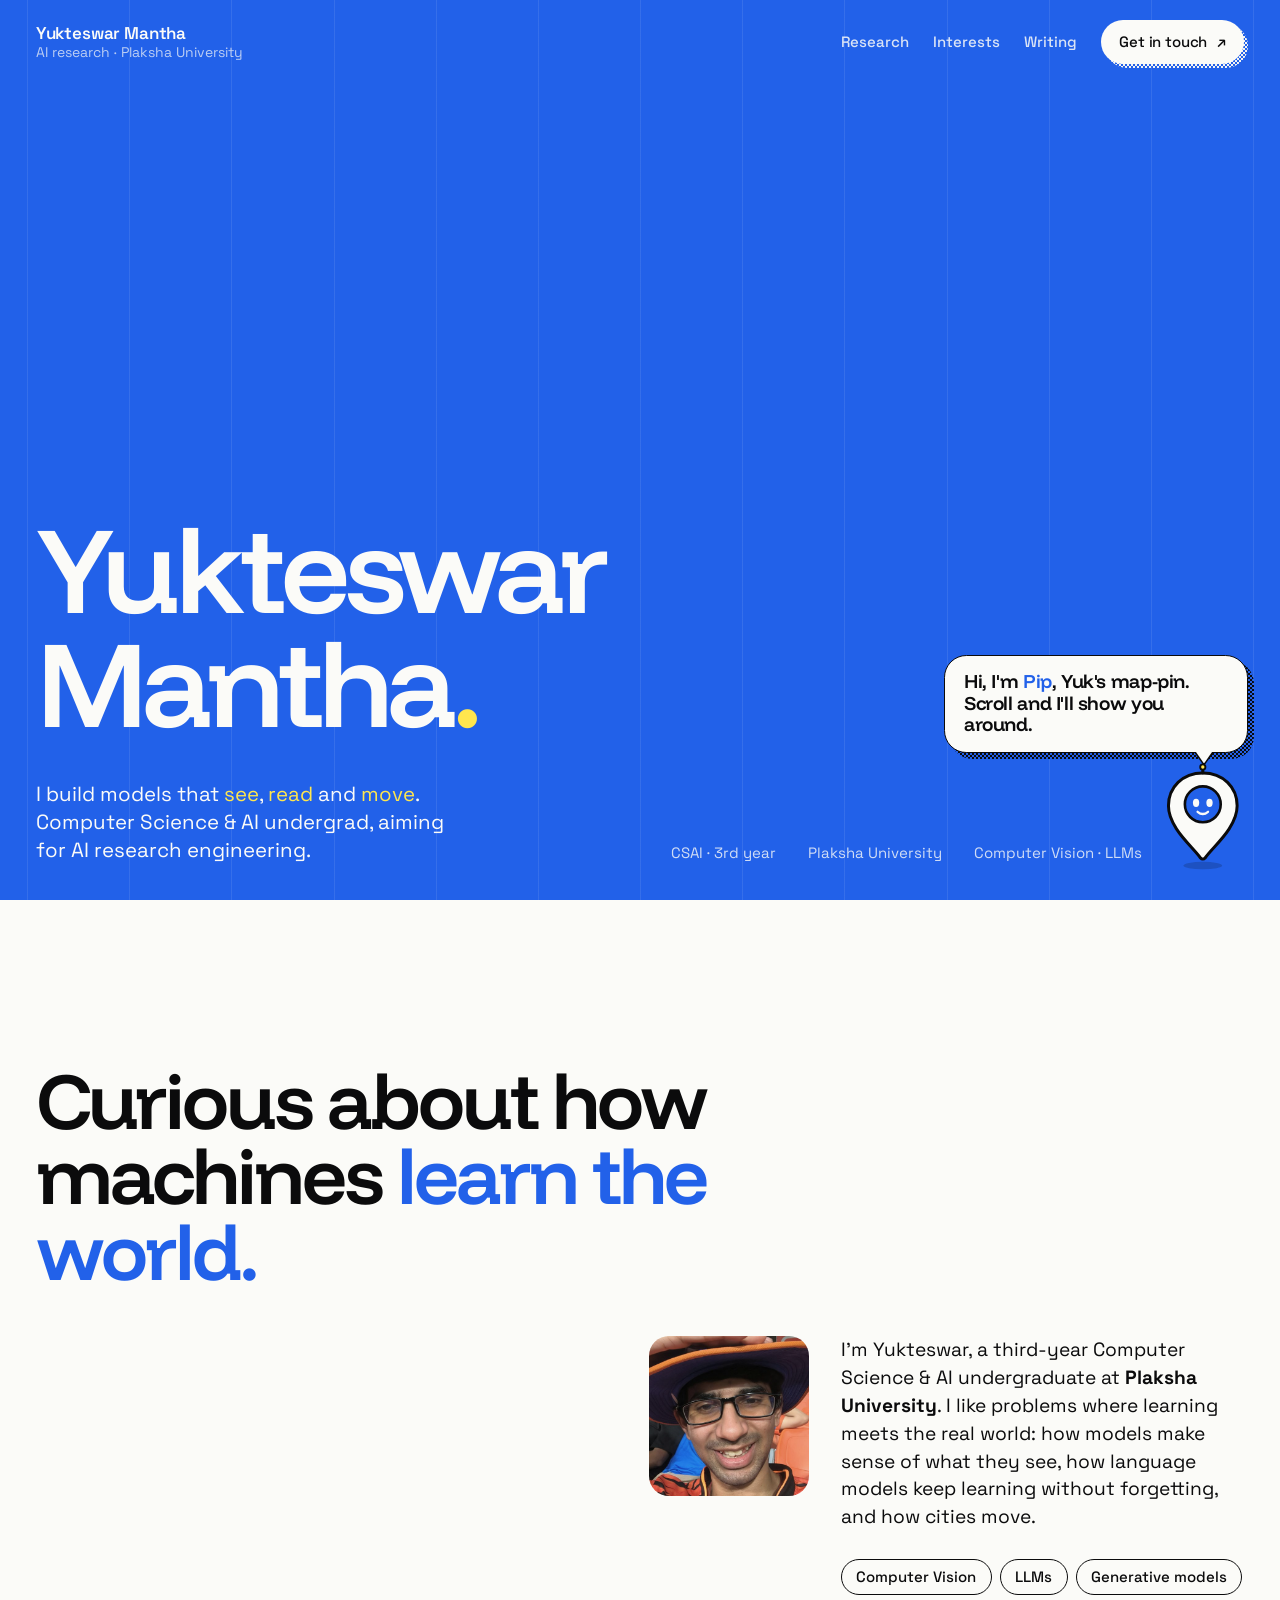
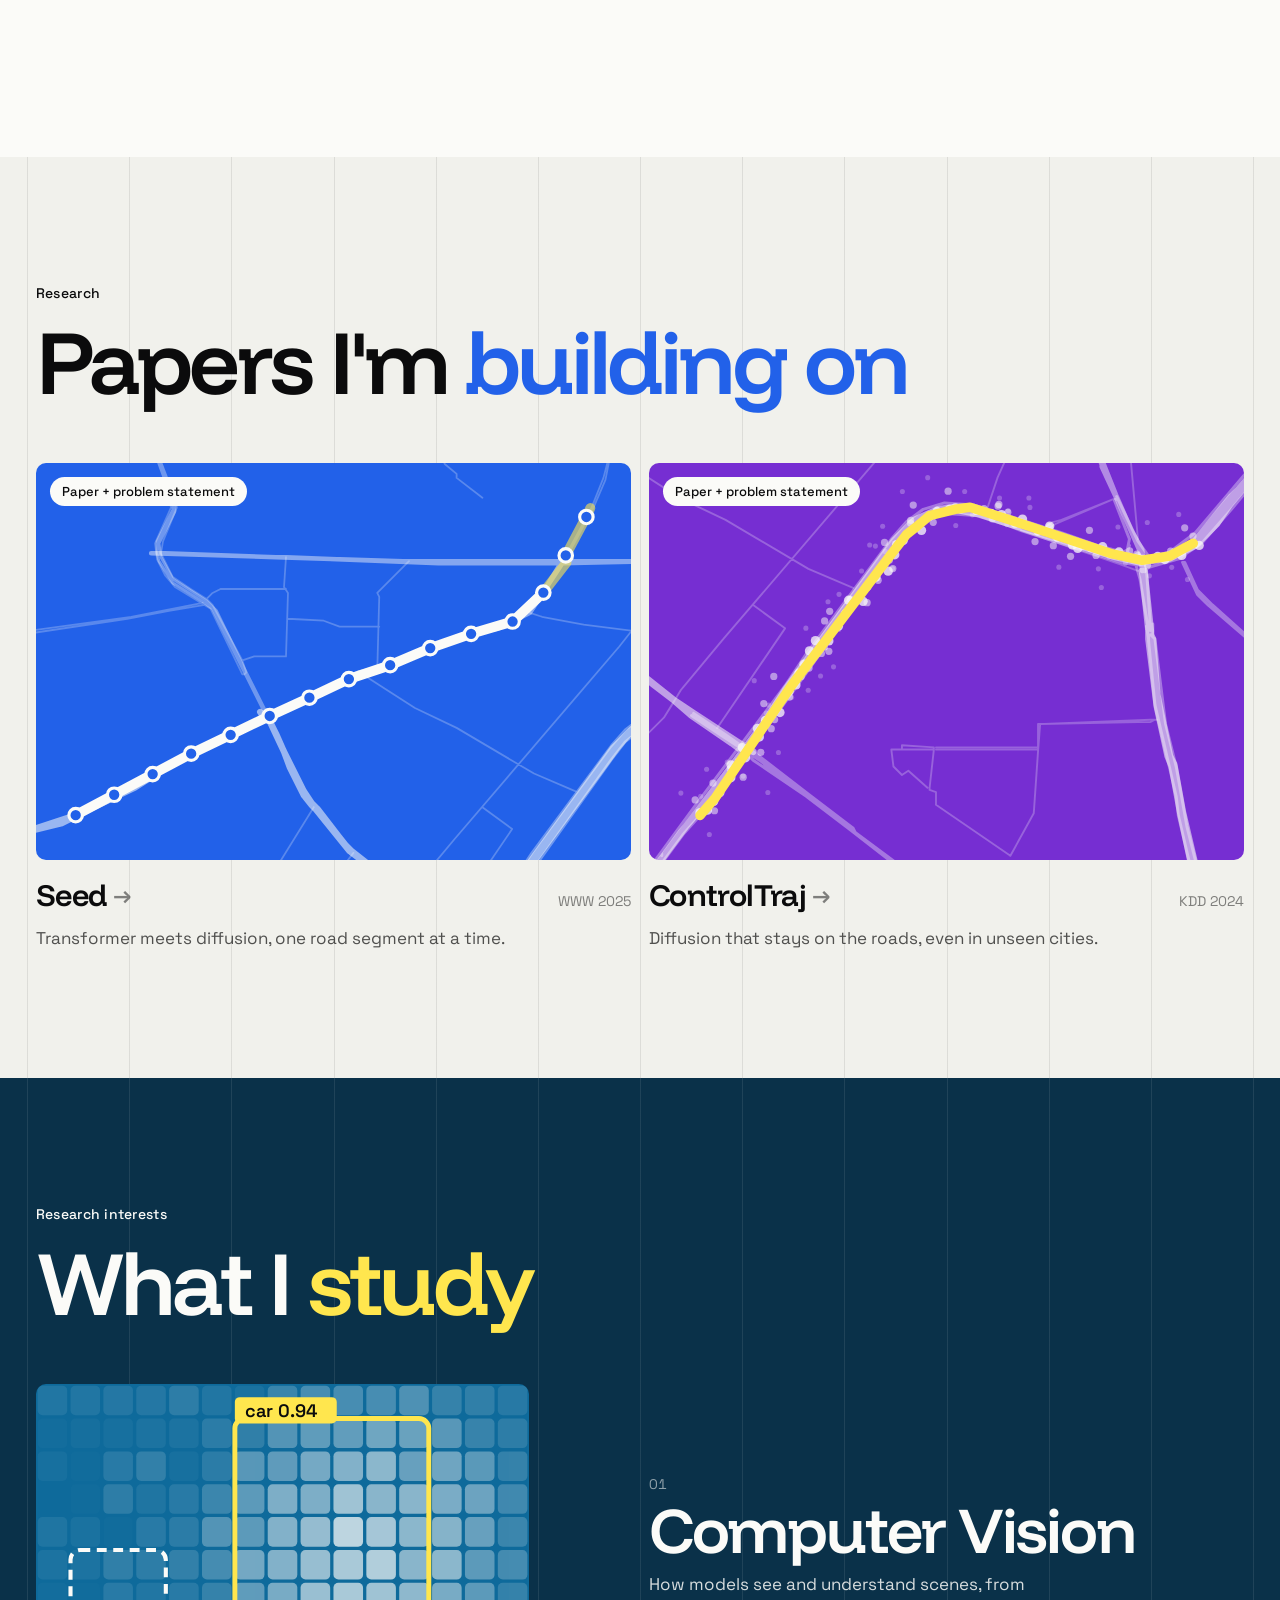
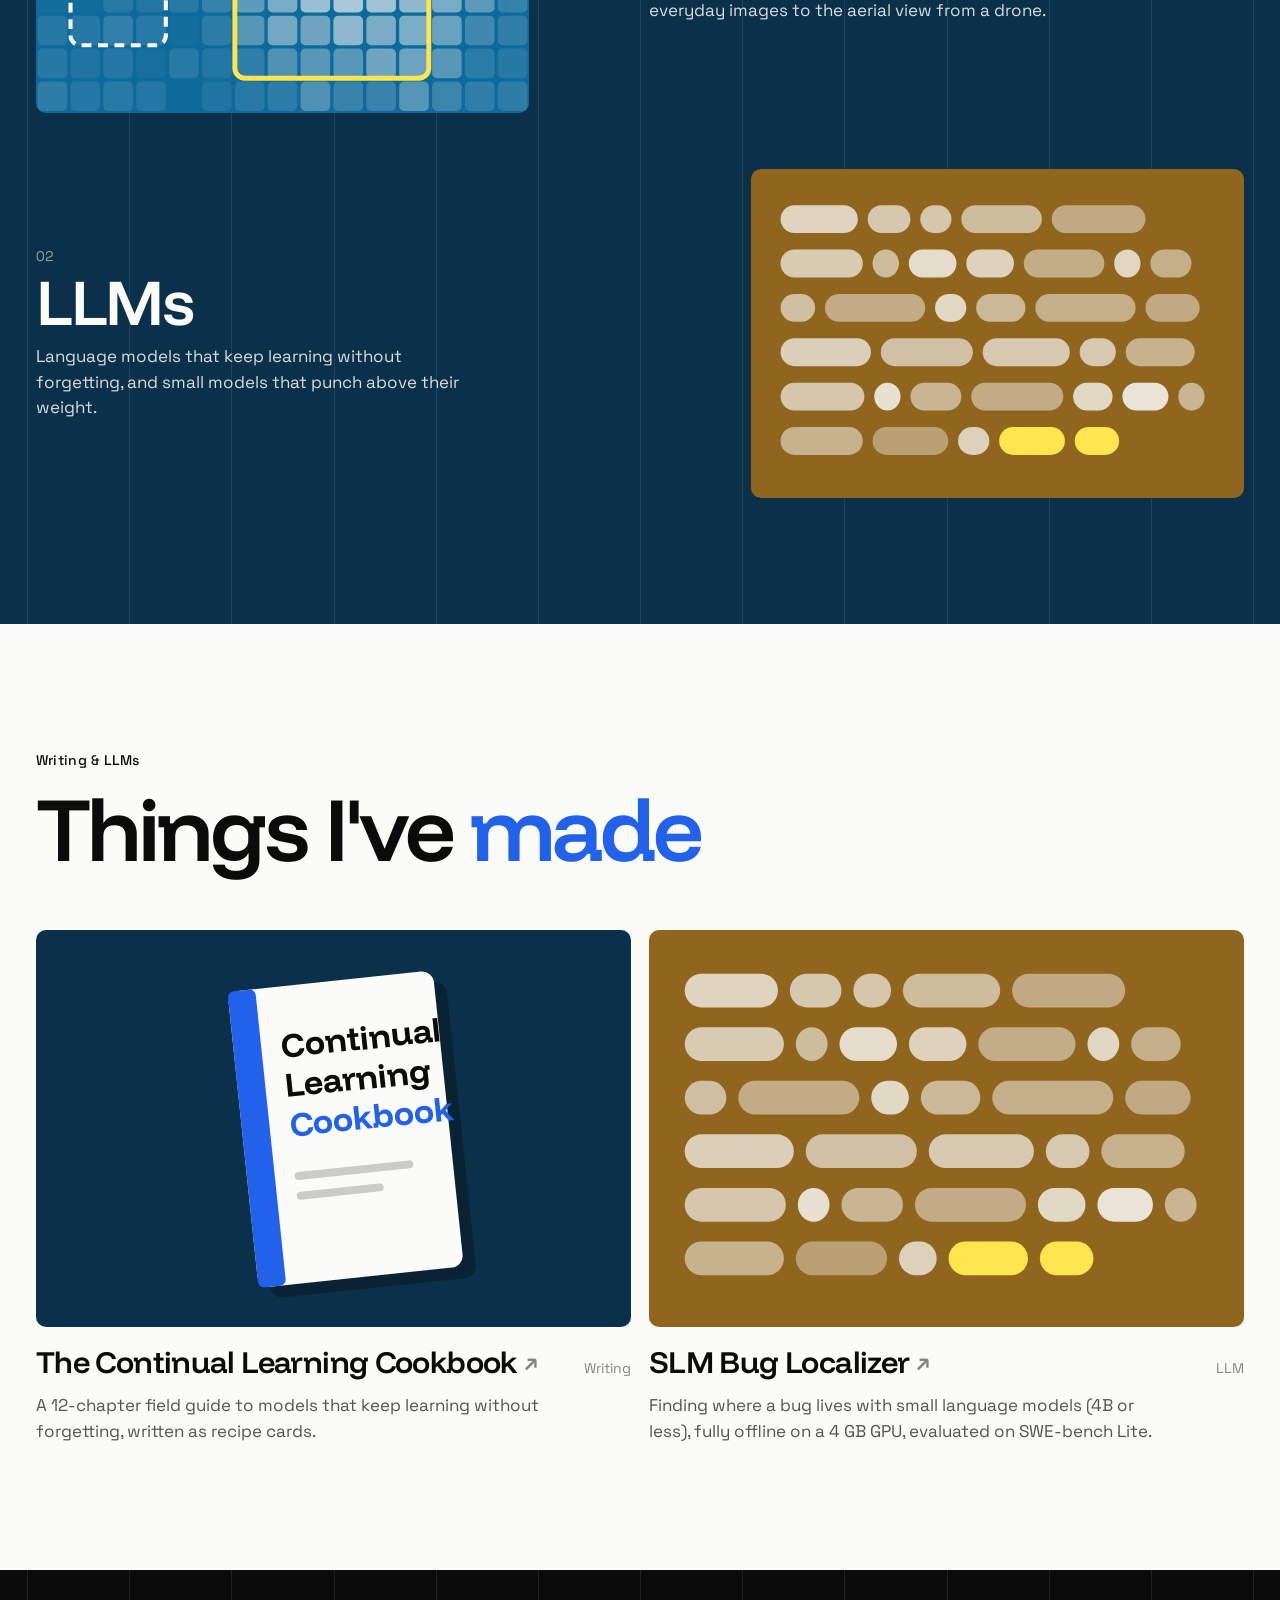
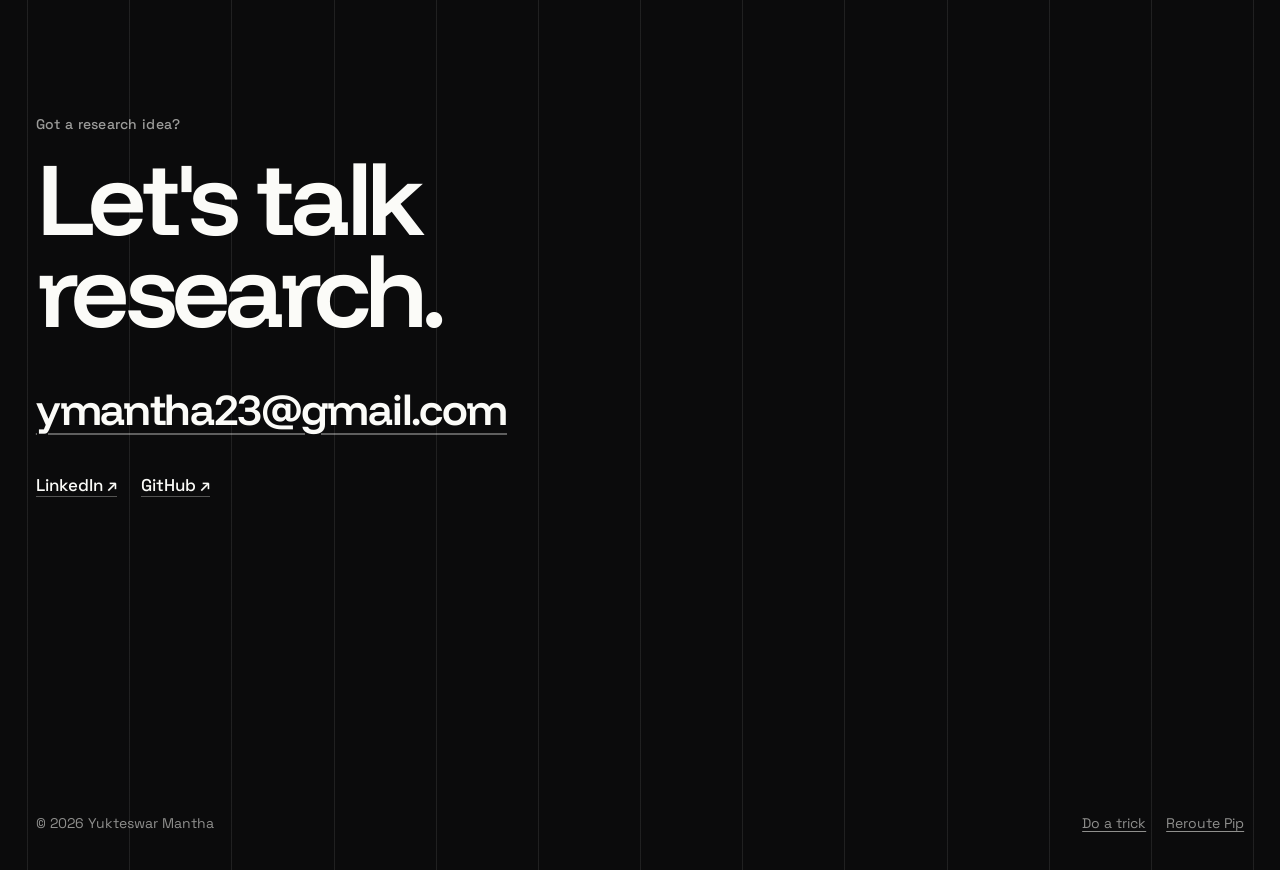
==== index.html @ b36b1d65 "Portfolio site: home page, Seed and ControlTraj paper pages Co-Authored-By: Claude Opus 5.5 <noreply" ====
<!doctype html>
<html lang="en">
<head>
  <meta charset="utf-8" />
  <meta name="viewport" content="width=device-width, initial-scale=1" />
  <title>Yukteswar Mantha</title>
  <meta name="description" content="Yukteswar Mantha, Computer Science & AI undergrad at Plaksha University working on Computer Vision and LLMs." />
  <meta property="og:title" content="Yukteswar Mantha" />
  <meta property="og:description" content="AI research · Computer Vision · LLMs · Plaksha University" />
  <meta property="og:image" content="assets/yuk.jpg" />
  <meta name="theme-color" content="#2261e9" />
  <link rel="icon" href="assets/pip.svg" type="image/svg+xml" />
  <link rel="preconnect" href="https://fonts.googleapis.com" />
  <link rel="preconnect" href="https://fonts.gstatic.com" crossorigin />
  <link href="https://fonts.googleapis.com/css2?family=Funnel+Display:wght@300..800&family=Space+Grotesk:wght@300..700&display=swap" rel="stylesheet" />
  <link rel="stylesheet" href="css/styles.css" />
</head>
<body>
  <a class="skip" href="#research">Skip to research</a>

  <main>
    <!-- ───────── HERO (blue) ───────── -->
    <section class="hero bg-grid grid-page" id="top" data-say="Hi, I'm <em>Pip</em>, Yuk's map-pin. Scroll and I'll show you around." data-hold="5500">
      <header class="topbar">
        <a class="brand" href="#top">
          <b>Yukteswar Mantha</b>
          <span>AI research · Plaksha University</span>
        </a>
        <nav class="topnav" aria-label="Main">
          <a href="#research">Research</a>
          <a href="#interests">Interests</a>
          <a href="#writing">Writing</a>
          <a class="button" href="#contact">Get in touch <span class="arrow" aria-hidden="true">↗</span></a>
        </nav>
      </header>

      <h1 class="hero-title">
        <span class="line">Yukteswar</span>
        <span class="line">Mantha<em>.</em></span>
      </h1>

      <div class="hero-foot">
        <p class="hero-lede">I build models that <em>see</em>, <em>read</em> and <em>move</em>.<br />Computer Science &amp; AI undergrad, aiming for AI research engineering.</p>
        <p class="hero-meta">
          <span>CSAI · 3rd year</span>
          <span>Plaksha University</span>
          <span>Computer Vision · LLMs</span>
        </p>
      </div>
    </section>

    <!-- ───────── ABOUT (paper) ───────── -->
    <section class="about grid-page" id="about" data-say="Yuk works on <em>Computer Vision</em> and <em>LLMs</em>. Roads, lately.">
      <h2 class="statement reveal">
        Curious about how machines <span class="text-blue">learn the world.</span>
      </h2>
      <div class="about-body reveal">
        <figure class="portrait">
          <img src="assets/yuk.jpg" alt="Portrait of Yukteswar Mantha" width="520" height="520" loading="lazy" />
        </figure>
        <p>
          I'm Yukteswar, a third-year Computer Science &amp; AI undergraduate at
          <strong>Plaksha University</strong>. I like problems where learning meets the real world:
          how models make sense of what they see, how language models keep learning without
          forgetting, and how cities move.
        </p>
        <ul class="tags" aria-label="Research interests">
          <li>Computer Vision</li>
          <li>LLMs</li>
          <li>Generative models</li>
        </ul>
      </div>
    </section>

    <!-- ───────── RESEARCH (stone) ───────── -->
    <section class="research bg-grid" id="research" data-say="Two papers Yuk is <em>building on</em>. Tap one for the full story.">
      <div class="grid-page">
        <p class="eyebrow section-eyebrow reveal">Research</p>
        <h2 class="section-title work-title reveal">Papers I'm <span class="text-blue">building on</span></h2>
      </div>
      <div class="grid-page card-grid two" id="researchGrid"></div>
    </section>

    <!-- ───────── INTERESTS (navy) ───────── -->
    <section class="interests bg-grid" id="interests" data-say="Two things Yuk could talk about <em>for hours</em>.">
      <div class="grid-page">
        <p class="eyebrow section-eyebrow reveal">Research interests</p>
        <h2 class="section-title reveal">What I <span class="text-yellow">study</span></h2>
      </div>
      <div class="grid-page interest-list" id="interestList"></div>
    </section>

    <!-- ───────── WRITING & LLMs (paper) ───────── -->
    <section class="writing" id="writing" data-say="A cookbook for models that <em>don't forget</em>. Yum.">
      <div class="grid-page">
        <p class="eyebrow section-eyebrow reveal">Writing &amp; LLMs</p>
        <h2 class="section-title reveal">Things I've <span class="text-blue">made</span></h2>
      </div>
      <div class="grid-page card-grid two" id="workGrid"></div>
    </section>

    <!-- ───────── CONTACT (ink) ───────── -->
    <section class="contact bg-grid grid-page" id="contact" data-say="Write anytime. <em>Click</em> the email and it's copied.">
      <div class="contact-main">
        <p class="eyebrow">Got a research idea?</p>
        <h2 class="contact-title">Let's talk<br />research.</h2>
        <button class="mail" id="mail" type="button" data-email="ymantha23@gmail.com">
          <span class="mail-text">ymantha23@gmail.com</span>
          <span class="mail-copied" aria-live="polite"></span>
        </button>
        <ul class="socials">
          <li><a href="https://www.linkedin.com/in/yukteswar-mantha/" target="_blank" rel="noopener">LinkedIn <span aria-hidden="true">↗</span></a></li>
          <li><a href="https://github.com/yukteswar23" target="_blank" rel="noopener">GitHub <span aria-hidden="true">↗</span></a></li>
        </ul>
      </div>
      <footer class="footer">
        <span>© 2026 Yukteswar Mantha</span>
        <span class="footer-actions">
          <button type="button" class="linkish" id="trickBtn">Do a trick</button>
          <button type="button" class="linkish" id="rerouteBtn">Reroute Pip</button>
        </span>
      </footer>
    </section>
  </main>

  <!--PIP-->
  <div class="mascot" id="mascot">
    <div class="bubble" id="bubble" role="status" aria-live="polite">
      <div class="bubble-body"><p id="bubbleText"></p></div>
      <span class="bubble-tail" aria-hidden="true"></span>
    </div>
    <button class="pip" id="pip" type="button" aria-label="Pip the map-pin mascot. Click for a trick.">
      <span class="pip-burst" aria-hidden="true"><i></i><i></i><i></i><i></i><i></i><i></i><i></i><i></i></span>
      <svg viewBox="0 0 120 140" aria-hidden="true">
        <ellipse class="pip-shadow" cx="60" cy="132" rx="26" ry="5" />
        <g class="pip-body">
          <path class="pip-fill" d="M60 8C33 8 14 27 14 52c0 30 34 56 43 70a4 4 0 0 0 6 0c9-14 43-40 43-70C106 27 87 8 60 8Z" />
          <path class="pip-ring" d="M60 26a24 24 0 1 1 0 48a24 24 0 1 1 0-48Z" />
          <g class="pip-eyes"><ellipse cx="51" cy="48" rx="4.2" ry="5.6" /><ellipse cx="69" cy="48" rx="4.2" ry="5.6" /></g>
          <path class="pip-mouth" d="M53 60q7 6 14 0" />
          <circle class="pip-cheek" cx="43" cy="58" r="3.4" />
          <circle class="pip-cheek" cx="77" cy="58" r="3.4" />
          <path class="pip-antenna" d="M60 8V0" />
          <circle class="pip-led" cx="60" cy="0" r="3.5" />
        </g>
      </svg>
    </button>
  </div>
  <!--/PIP-->

  <script src="js/content.js"></script>
  <script src="js/gurgaon-roads.js"></script>
  <script src="js/map.js"></script>
  <script src="js/site.js"></script>
  <script src="js/home.js"></script>
</body>
</html>
---- css/styles.css ----
/* ───────────────── Tokens ───────────────── */
:root {
  --ink: #0b0b0c;
  --paper: #fbfbf8;
  --stone: #f1f1ec;
  --blue: #2261e9;
  --navy: #0a3149;
  --purple: #762ed2;
  --teal: #0e6a9b;
  --ochre: #90661f;
  --yellow: #ffe64e;

  --font-sans: "Space Grotesk", system-ui, sans-serif;
  --font-display: "Funnel Display", "Space Grotesk", sans-serif;

  --cols: 4;
  --margin: clamp(1rem, 2.8vw, 3rem);
  --gutter: clamp(.75rem, 1.4vw, 1.5rem);
  --spring: cubic-bezier(.34, 1.56, .64, 1);
  --ease-out: cubic-bezier(.16, 1, .3, 1);

  /* 2×2 checker used for the "printed" offset shadows */
  --dither: conic-gradient(var(--ink) 25%, transparent 0 50%, var(--ink) 0 75%, transparent 0) 0 0 / 4px 4px;
}
@media (min-width: 48rem) { :root { --cols: 12; } }

/* ───────────────── Base ───────────────── */
*, *::before, *::after { box-sizing: border-box; }
html { scroll-behavior: smooth; -webkit-text-size-adjust: 100%; }
body {
  margin: 0;
  background: var(--paper);
  color: var(--ink);
  font-family: var(--font-sans);
  font-size: 1.0625rem;
  line-height: 1.5;
  -webkit-font-smoothing: antialiased;
  overflow-x: hidden;
}
img { display: block; max-width: 100%; height: auto; }
a { color: inherit; }
button { font: inherit; color: inherit; }
::selection { background: var(--yellow); color: var(--ink); }
:focus-visible { outline: 2px solid var(--yellow); outline-offset: 3px; border-radius: 4px; }

.skip { position: absolute; left: -999px; top: 0; z-index: 100; background: var(--paper); padding: .5rem 1rem; }
.skip:focus { left: 1rem; top: 1rem; }

.grid-page {
  display: grid;
  grid-template-columns: repeat(var(--cols), minmax(0, 1fr));
  column-gap: var(--gutter);
  padding-inline: var(--margin);
}

/* faint vertical column lines that line up with .grid-page */
.bg-grid {
  background-image: repeating-linear-gradient(to right,
    color-mix(in srgb, currentColor 9%, transparent) 0 1px,
    transparent 1px calc((100% - 1px) / var(--cols)));
  background-size: calc(100% - 2 * var(--margin) + var(--gutter) + 1px) 100%;
  background-position: calc(var(--margin) - var(--gutter) / 2) 0;
  background-repeat: no-repeat;
}

.text-blue { color: var(--blue); }
.eyebrow {
  margin: 0 0 1rem;
  font-size: .875rem;
  font-weight: 500;
  letter-spacing: .02em;
  opacity: .6;
}
.section-title {
  margin: 0;
  font-family: var(--font-display);
  font-weight: 600;
  font-size: clamp(2.75rem, 7vw, 7.5rem);
  line-height: .9;
  letter-spacing: -.045em;
}

/* Pill button with a dithered offset shadow that springs on hover */
.button {
  position: relative;
  isolation: isolate;
  display: inline-flex;
  align-items: center;
  gap: .625rem;
  height: 2.75rem;
  padding-inline: 1.125rem;
  color: var(--ink);
  font-size: .9375rem;
  font-weight: 500;
  letter-spacing: -.01em;
  white-space: nowrap;
  text-decoration: none;
  border: 0;
  background: none;
  cursor: pointer;
  transition: translate .25s var(--spring);
}
.button::before, .button::after {
  content: "";
  position: absolute;
  inset: 0;
  border-radius: 999px;
  transition: translate .25s var(--spring);
}
.button::before { z-index: -2; background: var(--dither); translate: 4px 4px; }
.button::after { z-index: -1; background: var(--paper); }
.button:hover { translate: -2px -2px; }
.button:hover::before { translate: 6px 6px; }
.button:active { translate: 2px 2px; }
.button:active::before { translate: 2px 2px; }
.button .arrow { transition: translate .25s var(--spring); }
.button:hover .arrow { translate: 2px -2px; }
.hero .button::before, .contact .button::before { filter: invert(1); }

/* scroll reveal */
.reveal { opacity: 0; translate: 0 2rem; transition: opacity .9s var(--ease-out), translate .9s var(--ease-out); }
.reveal.in { opacity: 1; translate: 0 0; }

/* ───────────────── Hero ───────────────── */
.hero {
  position: relative;
  min-height: 100svh;
  grid-template-rows: auto 1fr auto;
  padding-top: 1.25rem;
  padding-bottom: var(--margin);
  background-color: var(--blue);
  color: var(--paper);
}
.topbar {
  grid-column: 1 / -1;
  display: flex;
  justify-content: space-between;
  align-items: center;
  gap: 1rem;
}
.brand { display: flex; flex-direction: column; text-decoration: none; line-height: 1.2; }
.brand b { font-weight: 600; letter-spacing: -.01em; }
.brand span { opacity: .7; font-size: .875rem; }

.hero-title {
  grid-column: 1 / -1;
  align-self: end;
  margin: 0;
  padding-top: 10svh;
  font-family: var(--font-display);
  font-weight: 600;
  font-size: clamp(3.25rem, 9.5vw, 10.5rem);
  line-height: .9;
  letter-spacing: -.045em;
}
.hero-title .line { display: block; overflow: hidden; padding-bottom: .04em; }
.hero-title em { font-style: normal; color: var(--yellow); }
.hero-title .line > * { display: inline; }
.js .hero-title .line { opacity: 0; translate: 0 .4em; transition: opacity .9s var(--ease-out), translate .9s var(--ease-out); }
.js .hero-title.in .line { opacity: 1; translate: 0 0; }
.js .hero-title.in .line:nth-child(2) { transition-delay: .08s; }
.js .hero-title.in .line:nth-child(3) { transition-delay: .16s; }

.hero-meta {
  grid-column: 1 / -1;
  display: flex;
  flex-wrap: wrap;
  gap: .5rem 2rem;
  margin: 2rem 0 0;
  font-size: .9375rem;
  opacity: .8;
}
@media (min-width: 48rem) {
  .hero-title { grid-column: 1 / span 10; }
}

/* ───────────────── About ───────────────── */
.about {
  padding-block: clamp(6rem, 18svh, 12rem);
  row-gap: 3rem;
}
.statement {
  grid-column: 1 / -1;
  margin: 0;
  font-family: var(--font-display);
  font-weight: 600;
  font-size: clamp(2.5rem, 6.2vw, 6.5rem);
  line-height: .95;
  letter-spacing: -.04em;
}
.about-body { grid-column: 1 / -1; display: grid; gap: 1.75rem; align-content: start; }
.about-body p { margin: 0; font-size: clamp(1.125rem, 1.5vw, 1.375rem); line-height: 1.45; max-width: 38ch; }
.portrait { margin: 0; width: min(13rem, 55%); }
.portrait img { border-radius: 1.25rem; aspect-ratio: 1; object-fit: cover; filter: grayscale(.15); }
.tags { display: flex; flex-wrap: wrap; gap: .5rem; padding: 0; margin: 0; list-style: none; }
.tags li {
  padding: .35rem .9rem;
  border: 1.5px solid var(--ink);
  border-radius: 999px;
  font-size: .9375rem;
  font-weight: 500;
  transition: background .2s, color .2s;
}
.tags li:hover { background: var(--ink); color: var(--paper); }
@media (min-width: 48rem) {
  .statement { grid-column: 1 / span 9; }
  .about-body { grid-column: 7 / span 6; grid-template-columns: auto 1fr; column-gap: 2rem; }
  .about-body .portrait { grid-row: span 2; width: 10rem; }
  .about-body .tags { grid-column: 2; }
}

/* ───────────────── Problem tour (pinned) ───────────────── */
.tour {
  position: relative;
  background-color: var(--navy);
  color: var(--paper);
}
.tour-stage {
  position: sticky;
  top: 0;
  height: 100svh;
  grid-template-rows: auto 1fr;
  align-content: start;
  row-gap: 1.25rem;
  padding-block: clamp(1.5rem, 7svh, 4.5rem) 2rem;
  overflow: hidden;
}
.tour-head { grid-column: 1 / -1; }
.tour-q {
  margin: 0;
  font-family: var(--font-display);
  font-weight: 600;
  font-size: clamp(1.75rem, 3.6vw, 3.75rem);
  line-height: .98;
  letter-spacing: -.03em;
  max-width: 22ch;
}
.tour-q em { font-style: normal; color: var(--yellow); }
.tour-progress { display: flex; gap: .375rem; margin: 1.5rem 0 0; padding: 0; list-style: none; max-width: 28rem; }
.tour-progress li { flex: 1; height: 3px; border-radius: 99px; background: color-mix(in srgb, currentColor 25%, transparent); overflow: hidden; }
.tour-progress li i { display: block; height: 100%; background: currentColor; transform-origin: left; transform: scaleX(var(--p, 0)); }

.tour-screen-wrap { grid-column: 1 / -1; min-height: 0; min-width: 0; display: flex; }
.tour-screen {
  position: relative;
  isolation: isolate;
  flex: 1;
  display: flex;
  flex-direction: column;
  min-height: 0;
  min-width: 0;
  max-height: 100%;
  border-radius: 14px;
  background: #06202f;
  border: 1px solid color-mix(in srgb, var(--paper) 18%, transparent);
}
.tour-screen::before {
  content: "";
  position: absolute;
  inset: 0;
  z-index: -1;
  border-radius: inherit;
  background: var(--dither);
  filter: invert(1);
  opacity: .35;
  translate: 8px 8px;
}
.screen-bar {
  display: grid;
  grid-template-columns: 1fr auto 1fr;
  align-items: center;
  height: 2.25rem;
  padding-inline: .875rem;
  border-bottom: 1px solid color-mix(in srgb, var(--paper) 14%, transparent);
  font-size: .8125rem;
  font-weight: 500;
}
.screen-bar .dots { display: flex; gap: .375rem; }
.screen-bar .dots i { width: .625rem; height: .625rem; border-radius: 50%; background: color-mix(in srgb, var(--paper) 25%, transparent); }
.screen-title { text-align: center; white-space: nowrap; overflow: hidden; text-overflow: ellipsis; padding-inline: .5rem; }
.screen-stat { justify-self: end; font-variant-numeric: tabular-nums; opacity: .7; }
#map { flex: 1; width: 100%; min-height: 0; display: block; background: #06202f; border-radius: 0 0 14px 14px; }
.screen-note {
  position: absolute;
  left: .875rem;
  bottom: .625rem;
  margin: 0;
  font-size: .6875rem;
  opacity: .55;
  pointer-events: none;
}
.tour-steps { margin-top: -100svh; }
.tour-step { height: 90svh; }
.tour-step:last-child { height: 110svh; }

@media (min-width: 48rem) and (orientation: landscape) {
  .tour-stage { grid-template-rows: 1fr; align-items: center; }
  .tour-head { grid-column: 1 / span 4; align-self: center; }
  .tour-screen-wrap { grid-column: 5 / -1; height: min(76svh, 46vw); }
  .tour-progress { display: none; }
}

/* ───────────────── Work grid ───────────────── */
.work {
  padding-block: 10svh 20svh;
  background-color: var(--stone);
}
.work-title { grid-column: 1 / span 3; }
.work-count { grid-column: 4 / -1; justify-self: end; align-self: end; margin: 0; font-size: .875rem; opacity: .5; }
.work-grid { margin-top: clamp(2.5rem, 8svh, 5rem); row-gap: 2.5rem; }
.card { grid-column: span 2; display: block; text-decoration: none; }
.card-art {
  position: relative;
  aspect-ratio: 3 / 2;
  border-radius: 10px;
  overflow: hidden;
  background: var(--accent);
}
.card-art svg { width: 100%; height: 100%; display: block; transition: transform .7s var(--ease-out); }
.card:hover .card-art svg, .card:focus-visible .card-art svg { transform: scale(1.04); }
.card-meta { display: flex; justify-content: space-between; align-items: baseline; gap: 1rem; margin-top: .75rem; }
.card-meta h3 {
  margin: 0;
  font-family: var(--font-display);
  font-weight: 600;
  font-size: 1.125rem;
  letter-spacing: -.02em;
  display: flex;
  align-items: center;
  gap: .375rem;
}
.card-meta h3 .arrow { font-size: .75em; transition: translate .25s var(--spring); }
.card:hover .card-meta h3 .arrow { translate: 3px -3px; }
.card-meta span { font-size: .875rem; color: color-mix(in srgb, var(--ink) 50%, transparent); white-space: nowrap; }
@media (min-width: 48rem) {
  .work-title { grid-column: 1 / span 8; }
  .work-count { grid-column: 9 / -1; }
  .card { grid-column: span 4; }
  .card-meta h3 { font-size: 1.25rem; }
}

/* ───────────────── Home sections ───────────────── */
.text-yellow { color: var(--yellow); }
.topnav { display: flex; align-items: center; gap: 1.5rem; }
.topnav > a:not(.button) { text-decoration: none; font-weight: 500; font-size: .9375rem; opacity: .85; }
.topnav > a:not(.button):hover { opacity: 1; text-decoration: underline; text-underline-offset: .25em; }
@media (max-width: 47.99rem) { .topnav > a:not(.button) { display: none; } }
.hero-title em { font-style: normal; }
.hero-foot { grid-column: 1 / -1; display: flex; flex-wrap: wrap; justify-content: space-between; align-items: end; gap: 1.5rem 3rem; margin-top: 2.5rem; }
.hero-lede { margin: 0; font-size: clamp(1.125rem, 1.6vw, 1.5rem); line-height: 1.35; max-width: 34ch; }
.hero-lede em { font-style: normal; color: var(--yellow); }
.hero-foot .hero-meta { margin: 0; }
@media (min-width: 48rem) { .hero-foot { padding-right: clamp(5rem, 8vw, 7rem); } }

.section-eyebrow { grid-column: 1 / -1; }
.research, .writing { padding-block: clamp(5rem, 14svh, 9rem); }
.research { background-color: var(--stone); }
.research .section-title, .writing .section-title, .interests .section-title { grid-column: 1 / -1; }
.card-grid { margin-top: clamp(2.5rem, 7svh, 4.5rem); row-gap: 3rem; }
.card-grid.two .card { grid-column: 1 / -1; }
.card-badge {
  position: absolute;
  left: .875rem;
  top: .875rem;
  padding: .3rem .75rem;
  border-radius: 999px;
  background: var(--paper);
  color: var(--ink);
  font-size: .8125rem;
  font-weight: 500;
}
.card-text { margin: .5rem 0 0; max-width: 46ch; color: color-mix(in srgb, var(--ink) 70%, transparent); }
.card-grid.two .card-meta h3 { font-size: clamp(1.5rem, 2.4vw, 2.25rem); }
@media (min-width: 48rem) { .card-grid.two .card { grid-column: span 6; } }

.interests { padding-block: clamp(5rem, 14svh, 9rem); background-color: var(--navy); color: var(--paper); }
.interest-list { margin-top: clamp(2.5rem, 7svh, 4.5rem); row-gap: 3.5rem; }
.interest { grid-column: 1 / -1; display: grid; gap: 1.5rem; align-items: center; }
.interest-art { aspect-ratio: 3 / 2; border-radius: 10px; overflow: hidden; background: var(--accent); }
.interest-art svg { width: 100%; height: 100%; display: block; }
.interest-num { margin: 0; font-size: .875rem; opacity: .55; font-variant-numeric: tabular-nums; }
.interest h3 { margin: .25rem 0 .75rem; font-family: var(--font-display); font-weight: 600; font-size: clamp(2.25rem, 5vw, 4.5rem); line-height: .95; letter-spacing: -.035em; }
.interest-text p:last-child { margin: 0; max-width: 40ch; font-size: clamp(1.0625rem, 1.3vw, 1.25rem); opacity: .85; }
@media (min-width: 48rem) {
  .interest { grid-template-columns: repeat(12, minmax(0, 1fr)); column-gap: var(--gutter); }
  .interest-art { grid-column: 1 / span 5; }
  .interest-text { grid-column: 7 / span 6; }
  .interest:nth-child(even) .interest-art { grid-column: 8 / span 5; grid-row: 1; }
  .interest:nth-child(even) .interest-text { grid-column: 1 / span 6; grid-row: 1; }
}

/* ───────────────── Paper pages ───────────────── */
.paper-hero {
  min-height: 92svh;
  grid-template-rows: auto 1fr;
  padding-top: 1.25rem;
  padding-bottom: clamp(2rem, 6svh, 4rem);
  background-color: var(--accent);
  color: var(--paper);
}
.back { text-decoration: none; font-weight: 600; }
.back:hover { text-decoration: underline; text-underline-offset: .25em; }
.paper-hero-main { grid-column: 1 / -1; align-self: end; display: flex; flex-direction: column; align-items: flex-start; gap: 1rem; padding-top: 10svh; }
.paper-venue-big { margin: 0; font-weight: 500; opacity: .8; }
.paper-hero-title { align-self: flex-start; padding-top: 0; font-size: clamp(4rem, 14vw, 13rem); }
.paper-hero-full { margin: 0; max-width: 36ch; font-size: clamp(1.125rem, 1.8vw, 1.625rem); font-weight: 500; line-height: 1.25; }
.paper-hero-authors { margin: 0 0 .75rem; opacity: .7; font-size: .9375rem; }
.paper-hero .button::before { filter: invert(1); }

.paper-detail { padding-block: clamp(5rem, 14svh, 9rem); row-gap: 2.5rem; }
.paper-art { grid-column: 1 / -1; aspect-ratio: 3 / 2; border-radius: 10px; overflow: hidden; background: var(--accent); }
.paper-art svg { width: 100%; height: 100%; display: block; }
.paper-text { grid-column: 1 / -1; display: flex; flex-direction: column; gap: 1.25rem; }
.paper-text .eyebrow { margin: 0; }
.paper-summary.big { margin: 0; font-size: clamp(1.25rem, 1.9vw, 1.75rem); line-height: 1.35; letter-spacing: -.01em; }
.paper-ideas { display: flex; flex-wrap: wrap; gap: .5rem; padding: 0; margin: 0; list-style: none; }
.paper-ideas li { padding: .35rem .9rem; border-radius: 999px; font-size: .9375rem; font-weight: 500; border: 1.5px solid var(--ink); }
@media (min-width: 48rem) {
  .paper-art { grid-column: 1 / span 6; align-self: start; }
  .paper-text { grid-column: 8 / span 5; }
}

.problem-intro { padding-block: clamp(5rem, 14svh, 9rem); background-color: var(--stone); row-gap: 1.5rem; }
.problem-intro > * { grid-column: 1 / -1; }
.problem-intro .eyebrow { margin: 0; }
.problem-q { margin: 0; font-family: var(--font-display); font-weight: 600; font-size: clamp(2.25rem, 5.4vw, 5.75rem); line-height: .95; letter-spacing: -.04em; max-width: 20ch; }
.problem-q em { font-style: normal; color: var(--accent); }
.problem-cols { display: grid; gap: 1.5rem; margin-top: 1rem; }
.problem-cols p { margin: 0; font-size: clamp(1.0625rem, 1.3vw, 1.25rem); max-width: 48ch; }
.paper-why { padding: 1rem 1.25rem; border-left: 3px solid var(--accent); background: color-mix(in srgb, var(--accent) 8%, var(--paper)); border-radius: 0 10px 10px 0; }
.paper-why b { color: var(--accent); }
@media (min-width: 48rem) { .problem-cols { grid-template-columns: 1fr 1fr; column-gap: calc(var(--gutter) * 3); } }

.contact-short { min-height: 80svh; }
.next-paper {
  display: inline-flex;
  align-items: baseline;
  flex-wrap: wrap;
  gap: .25rem 1.25rem;
  margin-bottom: 4rem;
  text-decoration: none;
  font-family: var(--font-display);
  font-weight: 600;
  letter-spacing: -.045em;
  line-height: .9;
}
.next-name { font-size: clamp(3rem, 9vw, 9rem); color: color-mix(in srgb, var(--accent) 55%, var(--paper)); transition: color .2s; }
.next-venue { font-family: var(--font-sans); font-size: 1rem; letter-spacing: 0; opacity: .6; }
.next-paper .arrow { font-size: clamp(2rem, 5vw, 5rem); transition: translate .25s var(--spring); }
.next-paper:hover .arrow { translate: 10px 0; }
.next-paper:hover .next-name { color: var(--paper); }
.contact-gap { margin-top: 0; }
.footer a { text-decoration: none; }
.footer a:hover { color: var(--paper); }

/* ───────────────── Contact ───────────────── */
.contact {
  position: relative;
  min-height: 100svh;
  grid-template-rows: 1fr auto;
  padding-top: clamp(6rem, 16svh, 10rem);
  padding-bottom: var(--margin);
  background-color: var(--ink);
  color: var(--paper);
}
.contact-main { grid-column: 1 / -1; }
.contact-title {
  margin: 0 0 2.5rem;
  font-family: var(--font-display);
  font-weight: 600;
  font-size: clamp(3rem, 8vw, 8.5rem);
  line-height: .9;
  letter-spacing: -.045em;
}
.mail {
  position: relative;
  display: inline-flex;
  align-items: baseline;
  gap: 1rem;
  padding: 0;
  border: 0;
  background: none;
  cursor: copy;
  font-family: var(--font-display);
  font-weight: 600;
  font-size: clamp(1.5rem, 3.4vw, 3rem);
  letter-spacing: -.03em;
  text-decoration: underline;
  text-decoration-thickness: 2px;
  text-underline-offset: .18em;
  text-decoration-color: color-mix(in srgb, var(--paper) 35%, transparent);
  transition: text-decoration-color .2s, color .2s;
  overflow-wrap: anywhere;
  text-align: left;
}
.mail:hover { color: var(--yellow); text-decoration-color: var(--yellow); }
.mail-copied { font-family: var(--font-sans); font-size: .875rem; font-weight: 500; letter-spacing: 0; color: var(--yellow); }
.socials { display: flex; gap: 1.5rem; margin: 2rem 0 0; padding: 0; list-style: none; }
.socials a { text-decoration: none; font-weight: 500; border-bottom: 1.5px solid color-mix(in srgb, var(--paper) 30%, transparent); }
.socials a:hover { border-color: var(--paper); }
.footer {
  grid-column: 1 / -1;
  display: flex;
  flex-wrap: wrap;
  justify-content: space-between;
  gap: 1rem;
  padding-top: 3rem;
  font-size: .875rem;
  color: color-mix(in srgb, var(--paper) 55%, transparent);
}
.footer-actions { display: flex; gap: 1.25rem; }
.linkish { background: none; border: 0; padding: 0; cursor: pointer; color: inherit; text-decoration: underline; text-underline-offset: .2em; }
.linkish:hover { color: var(--paper); }
@media (min-width: 48rem) { .contact-main { grid-column: 1 / span 10; } }

/* ───────────────── Mascot ───────────────── */
.mascot {
  position: fixed;
  right: clamp(.75rem, 2.5vw, 2rem);
  bottom: clamp(.75rem, 2.5vw, 1.75rem);
  z-index: 50;
  display: flex;
  flex-direction: column;
  align-items: flex-end;
  pointer-events: none;
}
/* Pip "spawns": pops up from below with a little burst of dots */
.js .mascot .pip { translate: 0 140%; }
.js .mascot.spawned .pip { animation: spawn .75s var(--spring) both; }
.js .mascot.settled .pip { translate: 0 0; scale: 1; animation: none; }
@keyframes spawn {
  0% { translate: 0 140%; scale: .4; }
  60% { translate: 0 -12%; scale: 1.08 .94; }
  100% { translate: 0 0; scale: 1; }
}
.pip { position: relative; }
.pip-burst { position: absolute; left: 50%; top: 45%; width: 0; height: 0; pointer-events: none; }
.pip-burst i {
  position: absolute;
  width: 8px;
  height: 8px;
  margin: -4px;
  border-radius: 50%;
  background: var(--c, var(--yellow));
  border: 1.5px solid var(--ink);
  opacity: 0;
}
.mascot.spawned .pip-burst i { animation: burst .7s .28s var(--ease-out) both; }
.pip-burst i:nth-child(1) { --a: 0deg; }
.pip-burst i:nth-child(2) { --a: 45deg; --c: var(--blue); }
.pip-burst i:nth-child(3) { --a: 90deg; }
.pip-burst i:nth-child(4) { --a: 135deg; --c: #fda6c8; }
.pip-burst i:nth-child(5) { --a: 180deg; }
.pip-burst i:nth-child(6) { --a: 225deg; --c: var(--blue); }
.pip-burst i:nth-child(7) { --a: 270deg; }
.pip-burst i:nth-child(8) { --a: 315deg; --c: #fda6c8; }
@keyframes burst {
  0% { opacity: 1; transform: rotate(var(--a)) translateX(0) scale(.4); }
  100% { opacity: 0; transform: rotate(var(--a)) translateX(64px) scale(1); }
}

.bubble {
  --tail: calc(100% - 2.75rem);
  position: relative;
  max-width: min(19rem, calc(100vw - 2rem));
  margin-bottom: .875rem;
  transform-origin: var(--tail) 100%;
  transition: scale .35s var(--spring), opacity .2s;
}
.bubble.hide { scale: .6; opacity: 0; }
.bubble.pop { animation: pop .4s var(--spring); }
@keyframes pop { from { scale: .85; } to { scale: 1; } }
.bubble-body { position: relative; isolation: isolate; padding: 1rem 1.25rem 1.1rem; }
.bubble-body::before, .bubble-body::after { content: ""; position: absolute; inset: 0; border-radius: 1.4rem; }
.bubble-body::before { z-index: -2; background: var(--dither); translate: 6px 6px; }
.bubble-body::after { z-index: -1; background: var(--paper); border: 1.5px solid var(--ink); }
.bubble p {
  margin: 0;
  font-family: var(--font-display);
  font-weight: 600;
  font-size: clamp(1.0625rem, 1.5vw, 1.375rem);
  line-height: 1.12;
  letter-spacing: -.02em;
  color: var(--ink);
}
.bubble p em { font-style: normal; color: var(--blue); }
.bubble-tail {
  position: absolute;
  top: calc(100% - 1.5px);
  left: var(--tail);
  width: 1.25rem;
  height: .875rem;
  translate: -50% 0;
  background: var(--ink);
  clip-path: polygon(0 0, 100% 0, 50% 100%);
}
.bubble-tail::after {
  content: "";
  position: absolute;
  inset: 0 2px 2.5px;
  background: var(--paper);
  clip-path: inherit;
}

.pip {
  pointer-events: auto;
  width: clamp(4.25rem, 7vw, 5.75rem);
  padding: 0;
  border: 0;
  background: none;
  cursor: pointer;
  -webkit-tap-highlight-color: transparent;
}
.pip svg { display: block; width: 100%; overflow: visible; }
.pip-fill { fill: var(--paper); stroke: var(--ink); stroke-width: 4; stroke-linejoin: round; }
.pip-ring { fill: var(--ring, var(--blue)); stroke: var(--ink); stroke-width: 3.5; transition: fill .4s; }
.pip-eyes ellipse { fill: var(--paper); transform-box: fill-box; transform-origin: center; animation: blink 5s infinite; }
.pip-mouth { fill: none; stroke: var(--paper); stroke-width: 3; stroke-linecap: round; }
.pip-cheek { fill: #fda6c8; opacity: 0; transition: opacity .3s; }
.pip-antenna { stroke: var(--ink); stroke-width: 4; stroke-linecap: round; }
.pip-led { fill: var(--yellow); stroke: var(--ink); stroke-width: 2.5; animation: led 1.6s infinite; }
.pip-shadow { fill: var(--ink); opacity: .18; transform-box: fill-box; transform-origin: center; }
.pip-body { transform-box: fill-box; transform-origin: 50% 100%; animation: idle 3.2s ease-in-out infinite; }
.pip:hover .pip-body { animation: wiggle .5s ease-in-out; }
.pip:hover .pip-cheek { opacity: .9; }

@keyframes blink { 0%, 94%, 100% { scale: 1 1; } 96% { scale: 1 .1; } }
@keyframes led { 50% { opacity: .35; } }
@keyframes idle { 50% { translate: 0 -3px; } }
@keyframes wiggle { 25% { rotate: -8deg; } 75% { rotate: 8deg; } }

/* tricks */
.pip.t-hop .pip-body { animation: hop .7s var(--spring); }
.pip.t-hop .pip-shadow { animation: shadow .7s var(--spring); }
@keyframes hop { 40% { translate: 0 -38px; scale: .95 1.05; } 70% { translate: 0 0; scale: 1.1 .9; } }
@keyframes shadow { 40% { scale: .6; opacity: .08; } }
.pip.t-spin .pip-body { animation: spin .9s var(--ease-out); }
@keyframes spin { to { rotate: 360deg; } }
.pip.t-dizzy .pip-body { animation: dizzy 1.2s ease-in-out; }
@keyframes dizzy { 20% { rotate: -14deg; } 40% { rotate: 12deg; } 60% { rotate: -9deg; } 80% { rotate: 5deg; } }
.pip.t-lost .pip-body { animation: lost 1.4s steps(2) 1; }
.pip.t-lost .pip-led { fill: #fda296; }
@keyframes lost { 0%, 100% { opacity: 1; } 25%, 75% { opacity: .25; } }
.pip.t-squash .pip-body { animation: squash .6s var(--spring); }
@keyframes squash { 30% { scale: 1.25 .7; } 60% { scale: .9 1.12; } }
.pip.t-zoom .pip-body { animation: zoom 1.2s var(--ease-out); }
@keyframes zoom { 45% { translate: 120vw 0; opacity: 1; } 46% { translate: -120vw 0; opacity: 0; } 47% { opacity: 1; } 100% { translate: 0 0; } }
.pip.t-hop .pip-cheek, .pip.t-squash .pip-cheek { opacity: .9; }

@media (max-width: 30rem) {
  .bubble { max-width: calc(100vw - 6rem); margin-bottom: .5rem; }
  .bubble-body { padding: .75rem 1rem .85rem; }
  .screen-stat, .screen-bar .dots { display: none; }
  .screen-bar { grid-template-columns: 1fr; }
}

/* ───────────────── Reduced motion ───────────────── */
@media (prefers-reduced-motion: reduce) {
  html { scroll-behavior: auto; }
  *, *::before, *::after { animation-duration: .001ms !important; animation-iteration-count: 1 !important; transition-duration: .001ms !important; }
  .reveal, .js .hero-title .line { opacity: 1; translate: none; }
}
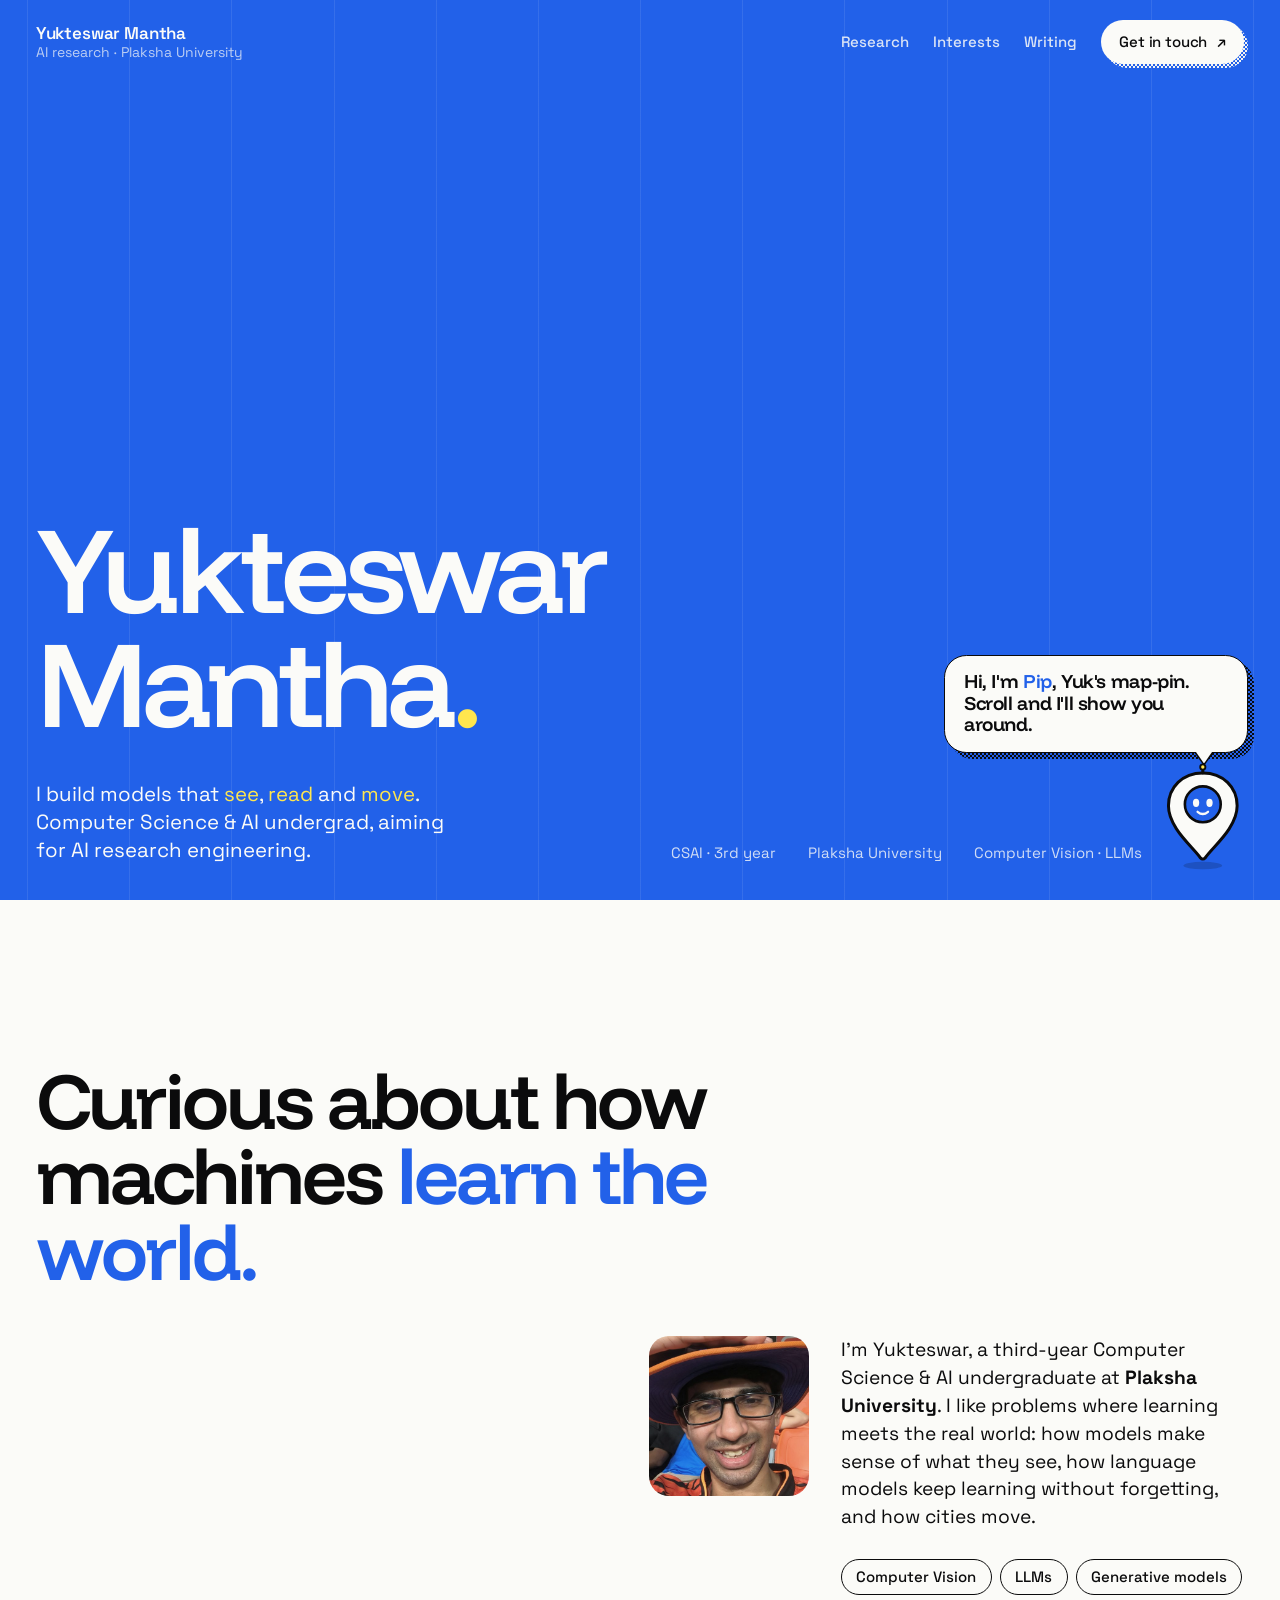
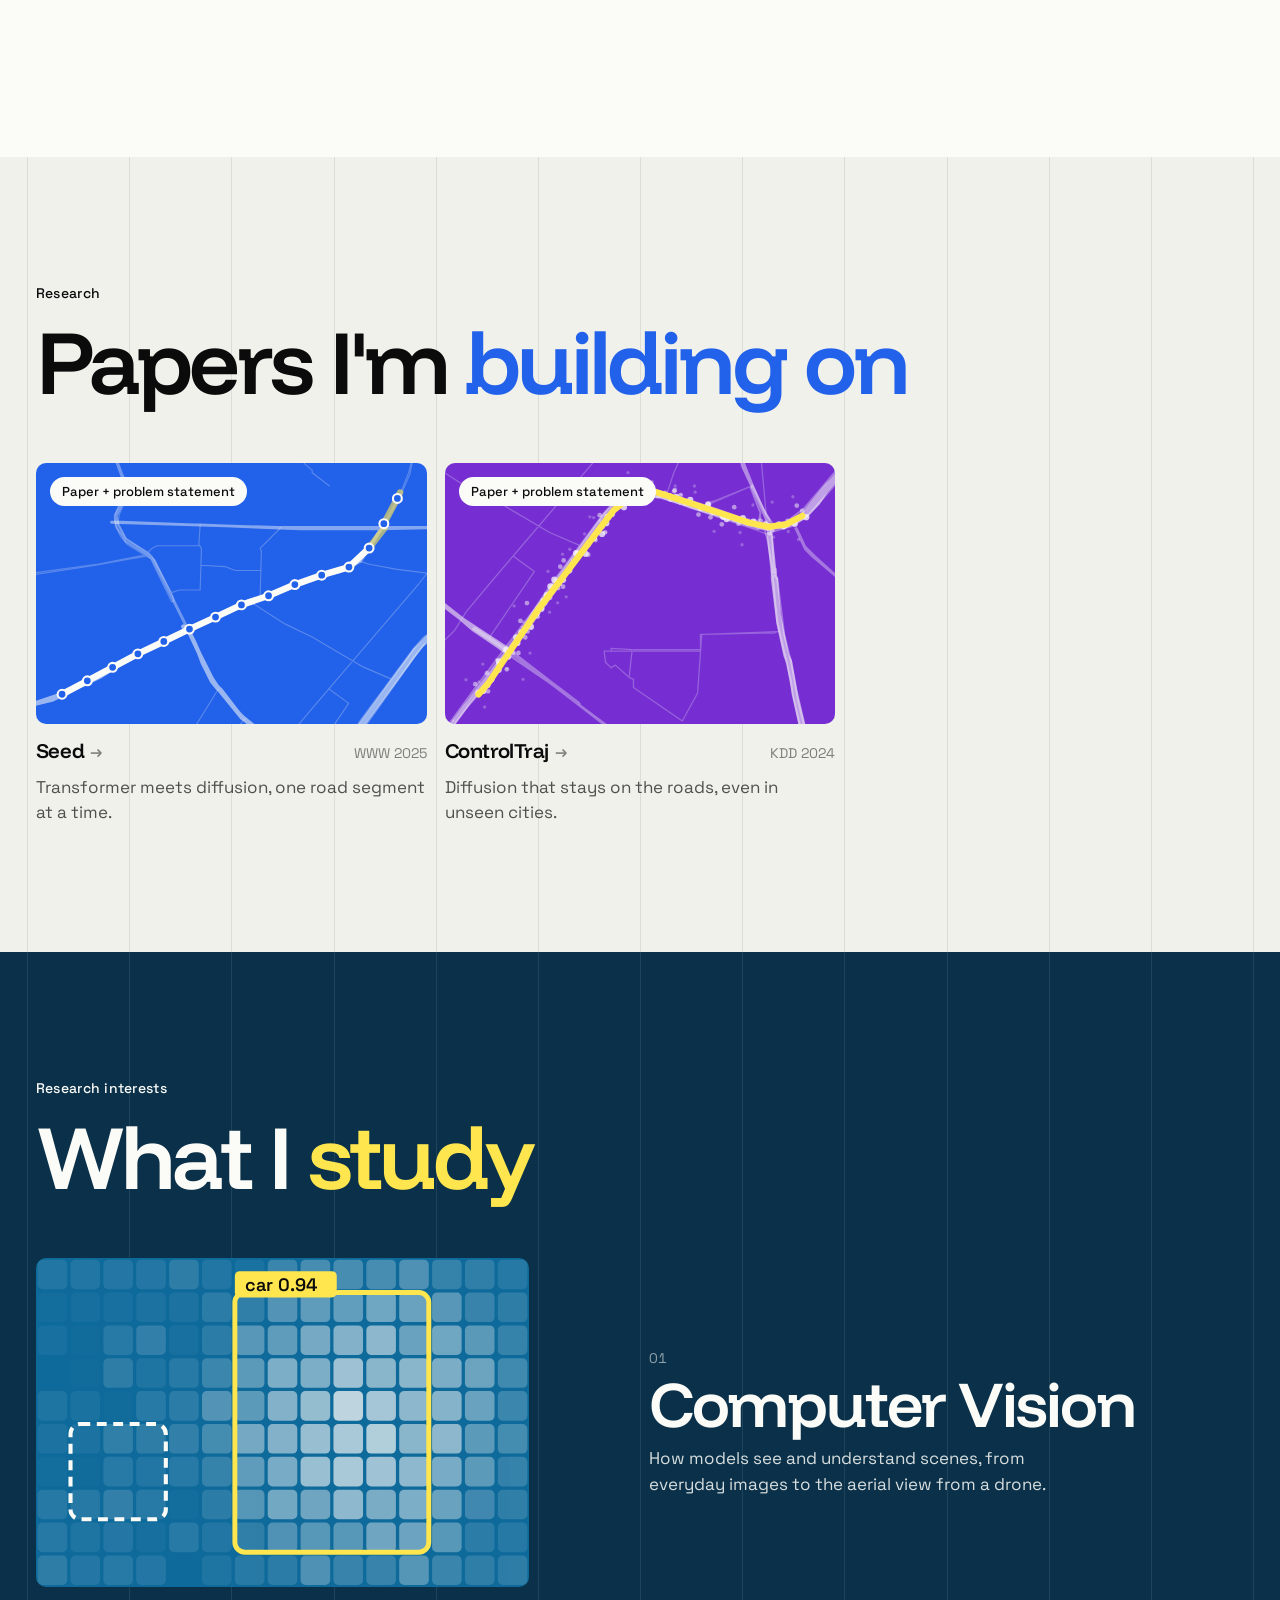
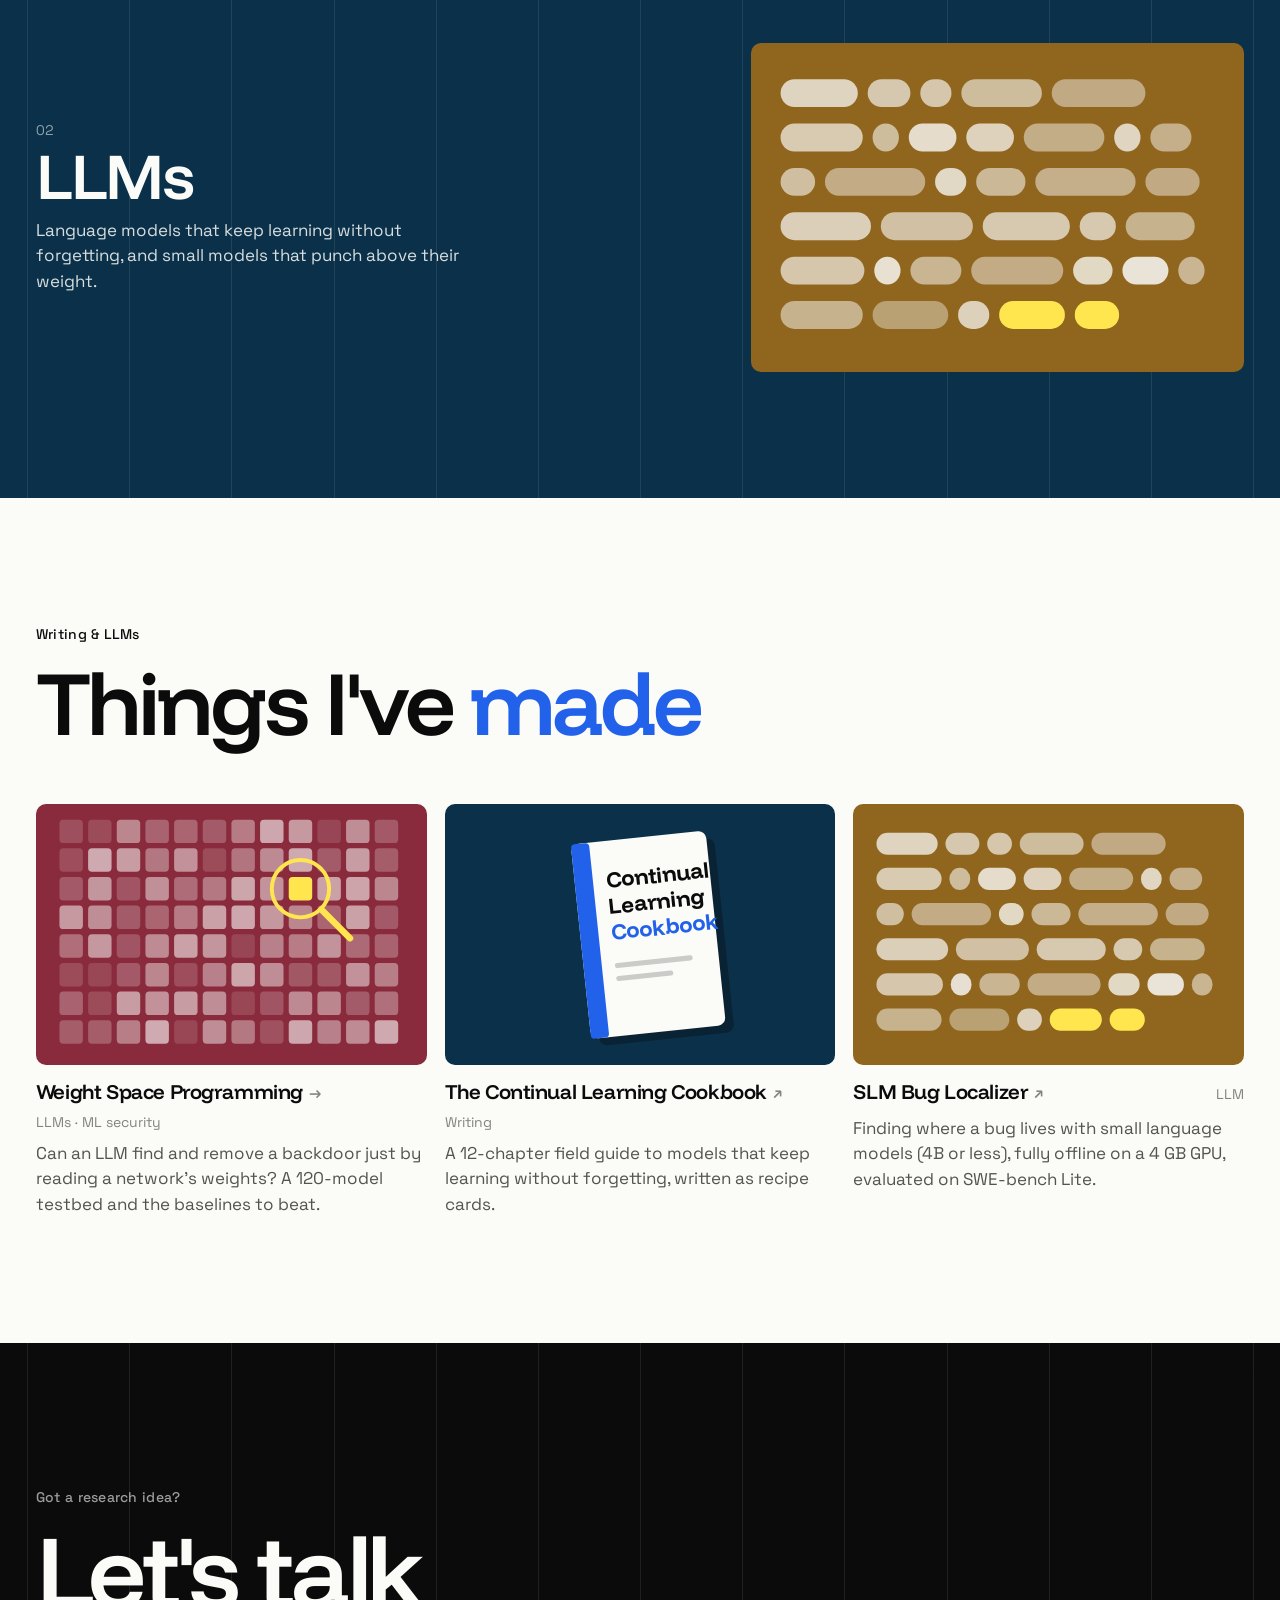
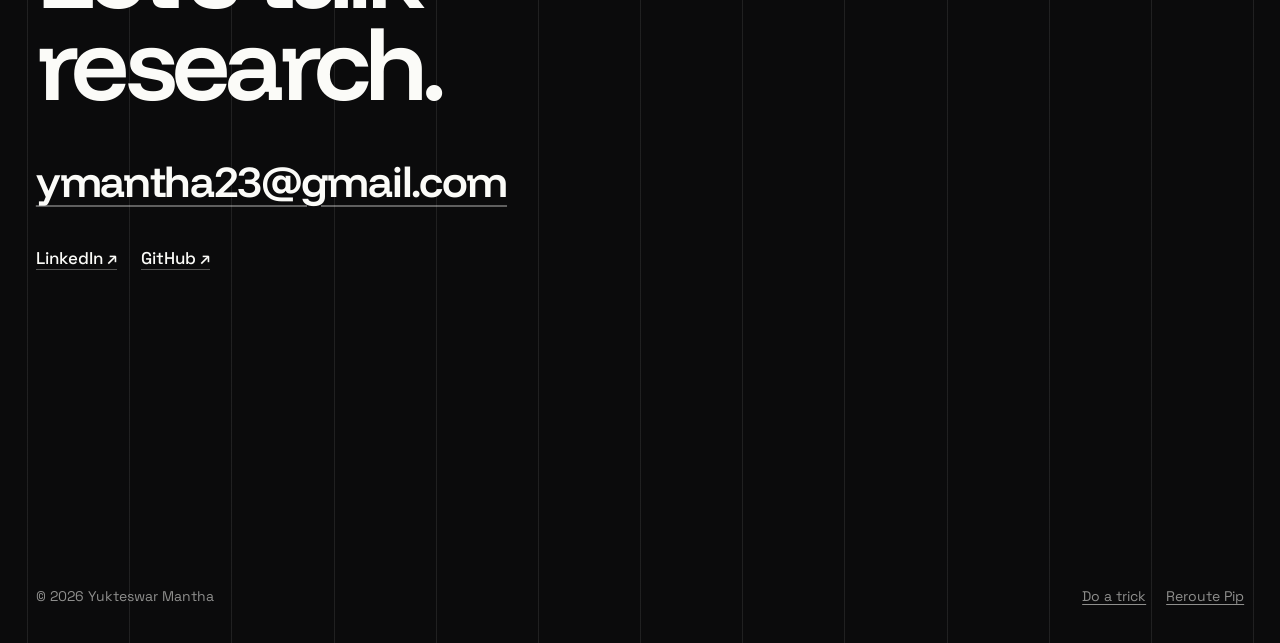
==== commit 4c0a4582: "Version CSS/JS links so browsers fetch updates GitHub Pages caches assets for 10 minutes; a ?v= quer" ====
--- a/index.html
+++ b/index.html
@@ -13,7 +13,7 @@
   <link rel="preconnect" href="https://fonts.googleapis.com" />
   <link rel="preconnect" href="https://fonts.gstatic.com" crossorigin />
   <link href="https://fonts.googleapis.com/css2?family=Funnel+Display:wght@300..800&family=Space+Grotesk:wght@300..700&display=swap" rel="stylesheet" />
-  <link rel="stylesheet" href="css/styles.css" />
+  <link rel="stylesheet" href="css/styles.css?v=20261110" />
 </head>
 <body>
   <a class="skip" href="#research">Skip to research</a>
@@ -148,10 +148,10 @@
   </div>
   <!--/PIP-->
 
-  <script src="js/content.js"></script>
-  <script src="js/gurgaon-roads.js"></script>
-  <script src="js/map.js"></script>
-  <script src="js/site.js"></script>
-  <script src="js/home.js"></script>
+  <script src="js/content.js?v=20261110"></script>
+  <script src="js/gurgaon-roads.js?v=20261110"></script>
+  <script src="js/map.js?v=20261110"></script>
+  <script src="js/site.js?v=20261110"></script>
+  <script src="js/home.js?v=20261110"></script>
 </body>
 </html>
--- a/css/styles.css
+++ b/css/styles.css
@@ -370,8 +370,10 @@
   font-weight: 500;
 }
 .card-text { margin: .5rem 0 0; max-width: 46ch; color: color-mix(in srgb, var(--ink) 70%, transparent); }
-.card-grid.two .card-meta h3 { font-size: clamp(1.5rem, 2.4vw, 2.25rem); }
+.card-grid.two .card-meta { flex-wrap: wrap; row-gap: .25rem; }
+.card-grid.two .card-meta h3 { font-size: clamp(1.25rem, 1.6vw, 1.5rem); }
 @media (min-width: 48rem) { .card-grid.two .card { grid-column: span 6; } }
+@media (min-width: 64rem) { .card-grid.two .card { grid-column: span 4; } }
 
 .interests { padding-block: clamp(5rem, 14svh, 9rem); background-color: var(--navy); color: var(--paper); }
 .interest-list { margin-top: clamp(2.5rem, 7svh, 4.5rem); row-gap: 3.5rem; }
@@ -430,6 +432,40 @@
 .paper-why { padding: 1rem 1.25rem; border-left: 3px solid var(--accent); background: color-mix(in srgb, var(--accent) 8%, var(--paper)); border-radius: 0 10px 10px 0; }
 .paper-why b { color: var(--accent); }
 @media (min-width: 48rem) { .problem-cols { grid-template-columns: 1fr 1fr; column-gap: calc(var(--gutter) * 3); } }
+
+/* Ongoing research: intermediate-results slides */
+.progress[hidden] { display: none; }
+.progress { padding-block: clamp(5rem, 14svh, 9rem); row-gap: 2.5rem; }
+.progress > * { grid-column: 1 / -1; min-width: 0; }
+.progress-head .eyebrow { display: flex; flex-wrap: wrap; align-items: center; gap: .5rem .75rem; opacity: 1; }
+.status-pill { padding: .15rem .65rem; border-radius: 999px; background: var(--yellow); color: var(--ink); font-size: .8125rem; font-weight: 600; }
+.progress-title { margin: 0 0 1.25rem; font-family: var(--font-display); font-weight: 600; font-size: clamp(2.25rem, 5.4vw, 5.75rem); line-height: .95; letter-spacing: -.04em; max-width: 20ch; }
+.progress-summary { margin: 0; max-width: 60ch; font-size: clamp(1.0625rem, 1.3vw, 1.25rem); }
+.progress-stats { display: grid; grid-template-columns: repeat(auto-fit, minmax(13rem, 1fr)); gap: 1.5rem var(--gutter); margin: 0; }
+.progress-stats div { padding-top: .75rem; border-top: 3px solid var(--accent); }
+.progress-stats dt { font-family: var(--font-display); font-weight: 600; font-size: clamp(1.75rem, 3vw, 2.5rem); letter-spacing: -.03em; line-height: 1.05; color: var(--accent); }
+.progress-stats dd { margin: .4rem 0 0; font-size: .9375rem; opacity: .75; max-width: 30ch; }
+.slides { margin: 0; }
+.slide-frame { border: 1.5px solid var(--ink); border-radius: 10px; overflow: hidden; background: #fff; box-shadow: 6px 6px 0 -1.5px var(--stone); }
+.slide-frame img { width: 100%; aspect-ratio: 16 / 9; object-fit: contain; touch-action: pan-y; }
+.slide-cap { display: grid; grid-template-columns: auto 1fr auto; align-items: start; gap: 1rem; margin-top: 1rem; }
+.slide-count { font-variant-numeric: tabular-nums; font-weight: 600; opacity: .6; padding-top: .55rem; }
+.slide-text { padding-top: .55rem; max-width: 70ch; }
+.slide-nav { display: flex; gap: .5rem; }
+.slide-btn { width: 2.75rem; height: 2.75rem; border-radius: 999px; border: 1.5px solid var(--ink); background: var(--paper); cursor: pointer; font-size: 1.125rem; transition: background .15s, color .15s; }
+.slide-btn:hover { background: var(--ink); color: var(--paper); }
+@media (max-width: 40rem) {
+  .slide-cap { grid-template-columns: 1fr auto; }
+  .slide-text { grid-column: 1 / -1; grid-row: 2; padding-top: 0; }
+}
+.slide-thumbs { display: flex; gap: .5rem; margin: 1.25rem 0 0; padding: 0 0 .5rem; list-style: none; overflow-x: auto; scrollbar-width: thin; }
+.slide-thumbs li { flex: none; }
+.slide-thumbs button { display: block; padding: 0; border: 1.5px solid transparent; border-radius: 6px; overflow: hidden; background: #fff; cursor: pointer; opacity: .55; transition: opacity .15s, border-color .15s; }
+.slide-thumbs button:hover { opacity: .9; }
+.slide-thumbs button[aria-current="true"] { opacity: 1; border-color: var(--accent); }
+.slide-thumbs img { width: 7.5rem; height: auto; }
+.progress-foot { display: flex; flex-wrap: wrap; align-items: center; gap: 1rem 1.5rem; margin: 0; }
+.progress-disclaimer { font-size: .875rem; opacity: .6; }
 
 .contact-short { min-height: 80svh; }
 .next-paper {
